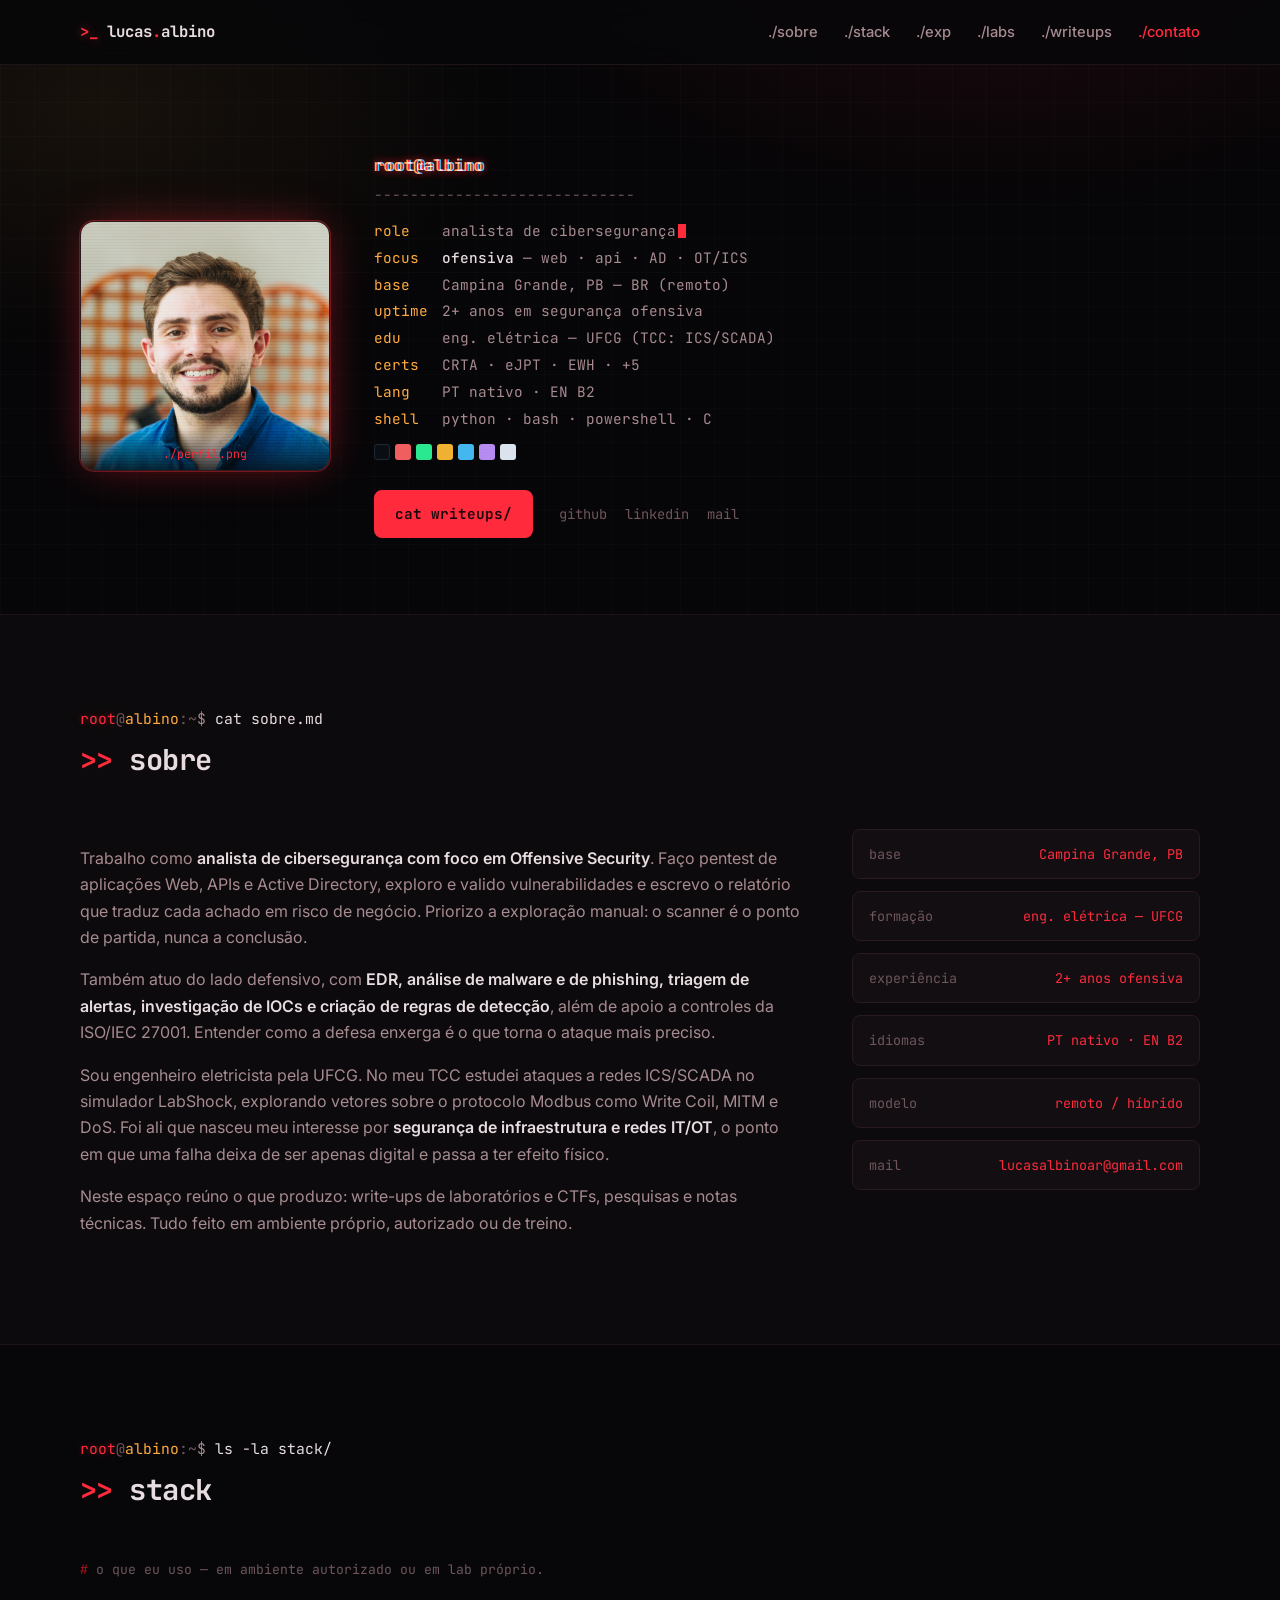
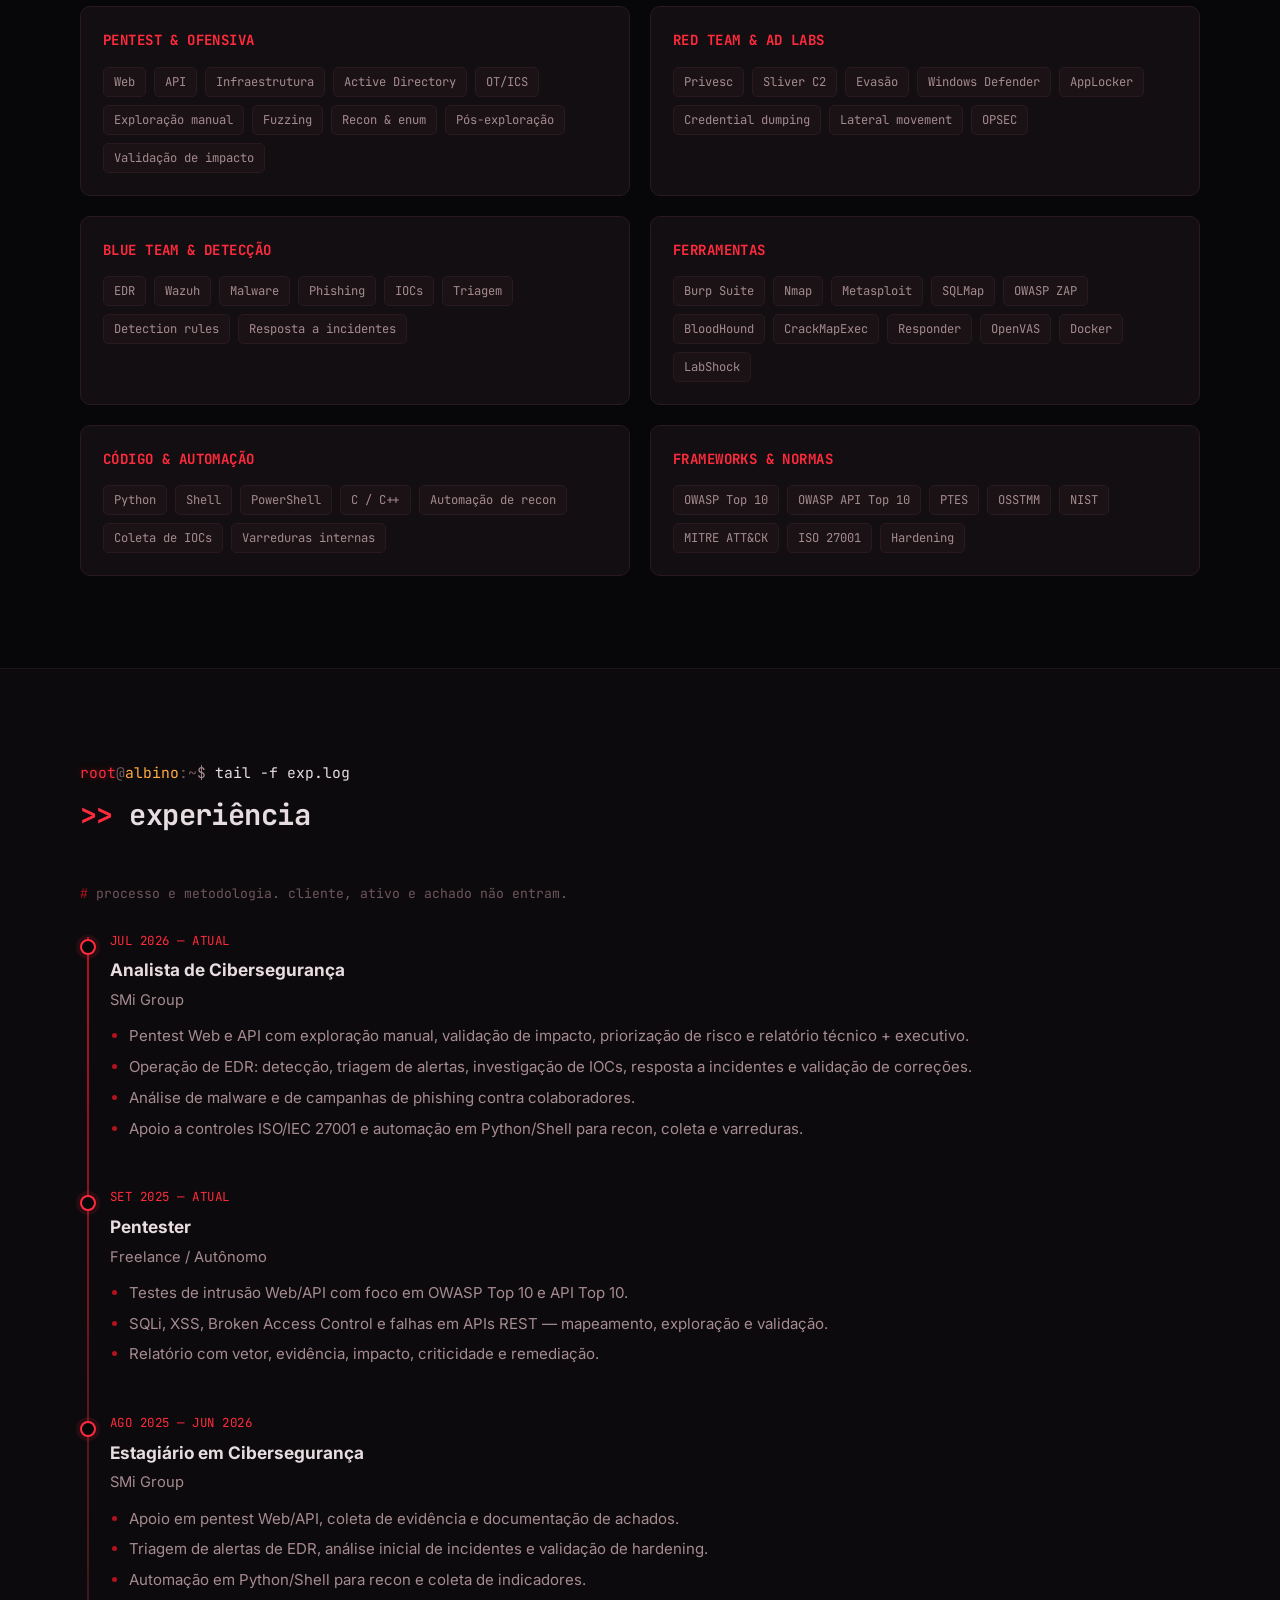
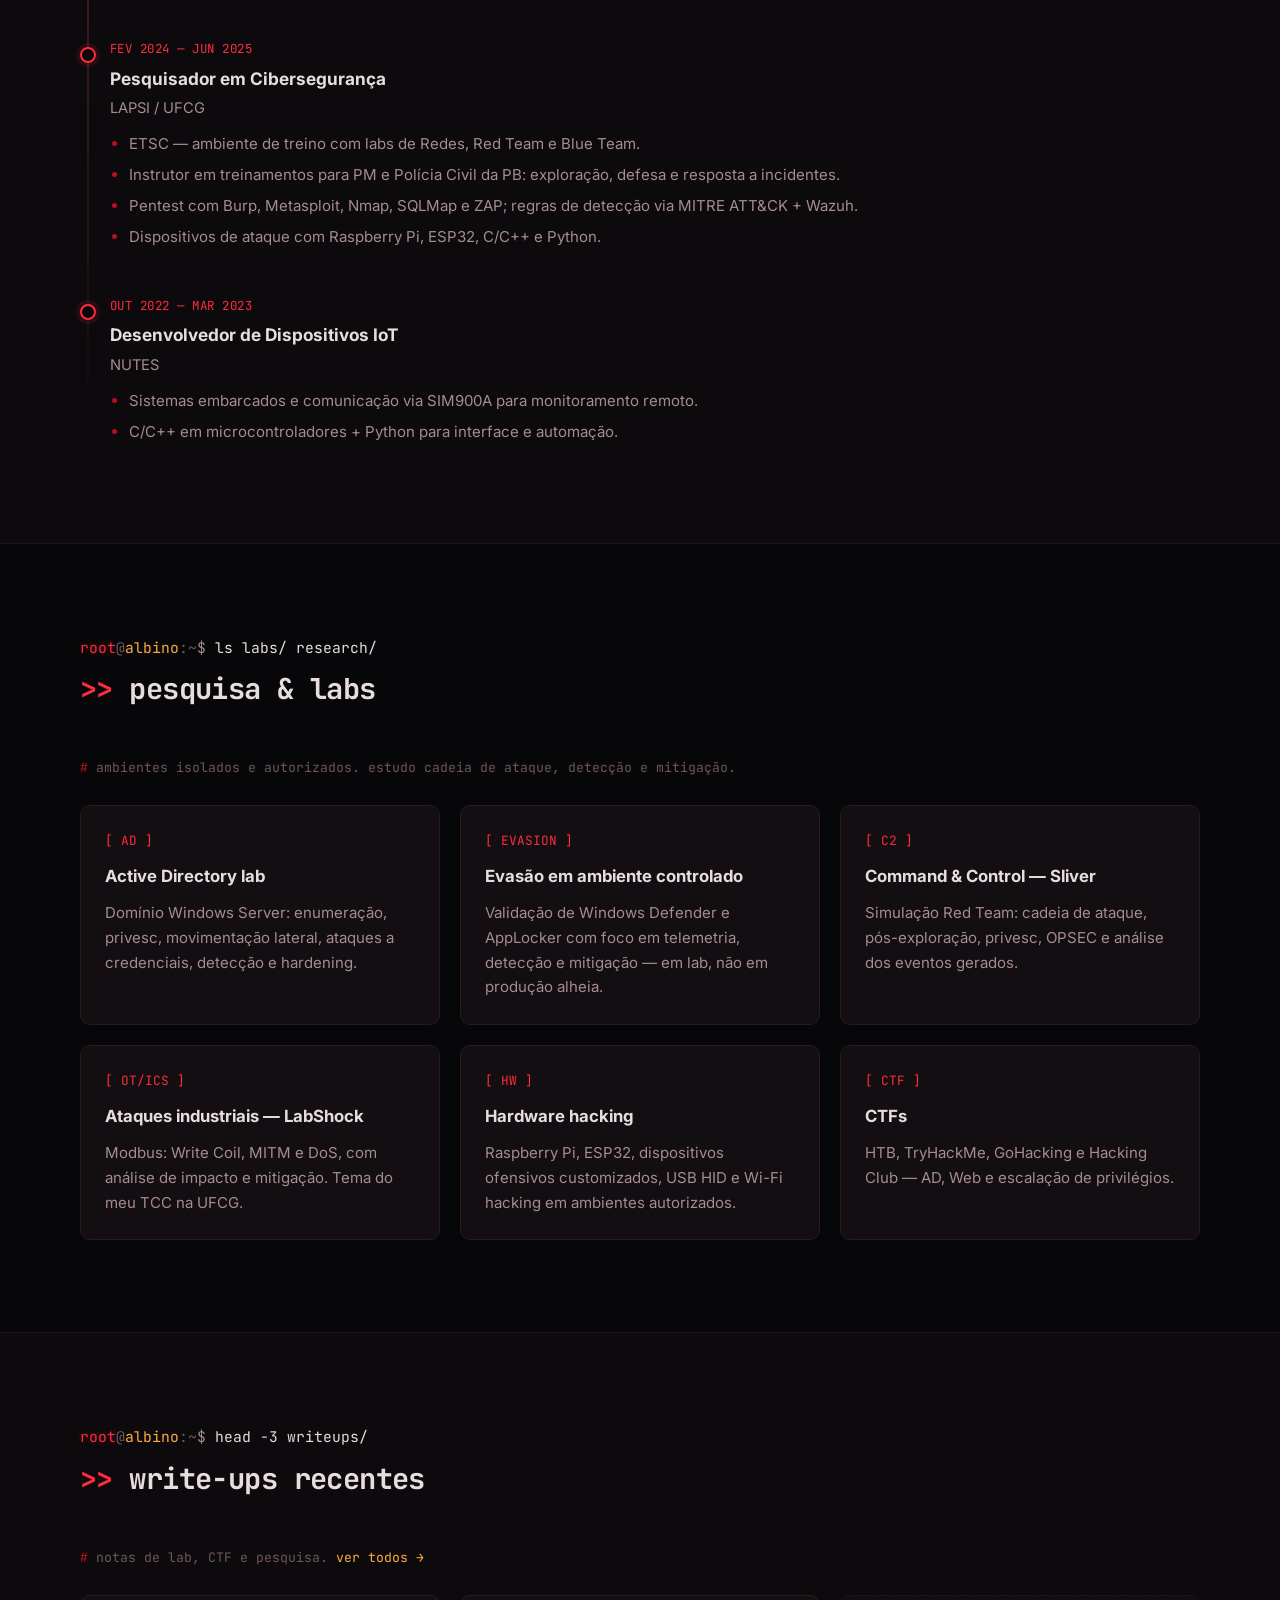
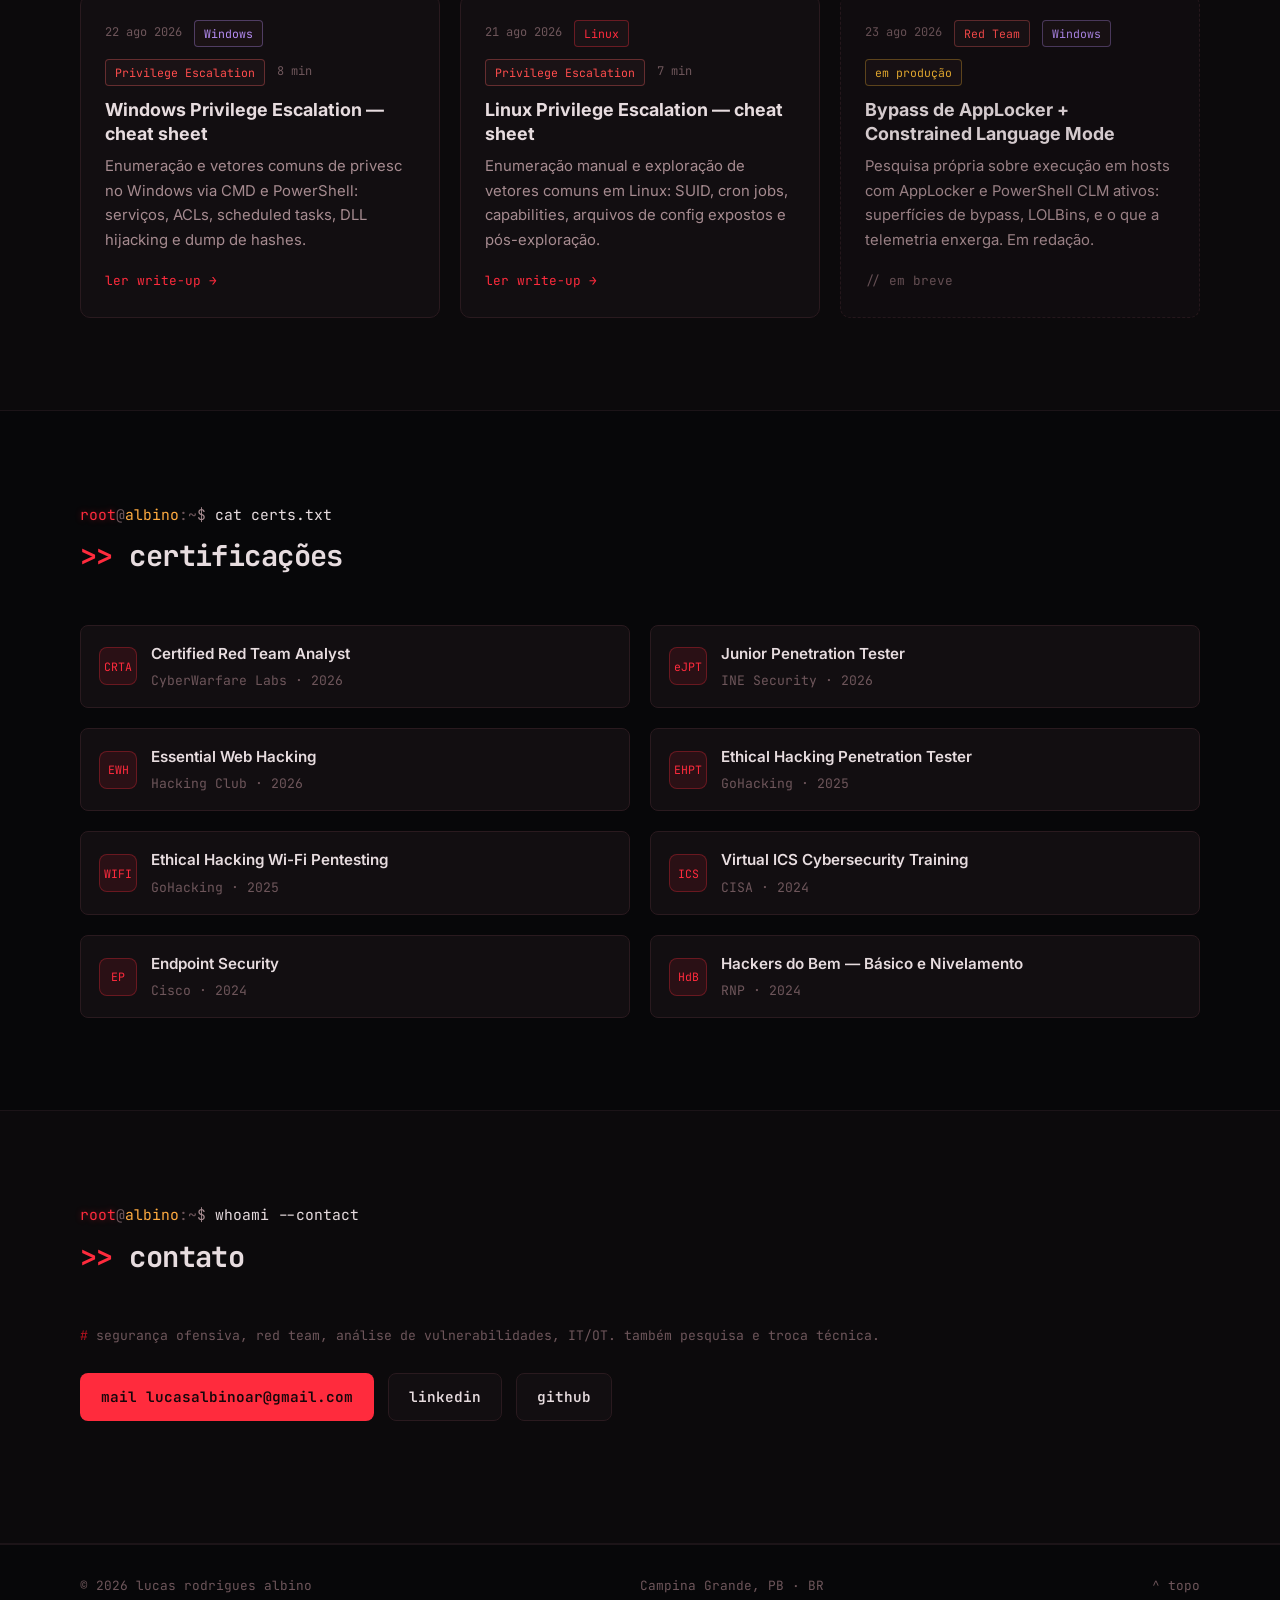
==== index.html @ 789c5d73 "Portfólio de cibersegurança — site inicial (tema red team)" ====
<!DOCTYPE html>
<html lang="pt-BR">
<head>
<meta charset="utf-8">
<meta name="viewport" content="width=device-width, initial-scale=1">
<title>lucas.albino — segurança ofensiva // pentest · red team · OT</title>
<meta name="description" content="Segurança ofensiva: pentest Web/API, Active Directory, Red Team labs e segurança de redes industriais OT/ICS. Write-ups e pesquisa.">
<meta name="author" content="Lucas Rodrigues Albino">

<meta property="og:type" content="website">
<meta property="og:title" content="lucas.albino — segurança ofensiva">
<meta property="og:description" content="Pentest Web/API, Active Directory, Red Team e OT/ICS. Write-ups e pesquisa.">
<meta property="og:locale" content="pt_BR">

<link rel="icon" href="data:image/svg+xml,<svg xmlns='http://www.w3.org/2000/svg' viewBox='0 0 100 100'><rect width='100' height='100' rx='18' fill='%230a0e13'/><text y='68' x='50' text-anchor='middle' font-size='58' font-family='monospace' fill='%23ff2b3d'>&gt;_</text></svg>">
<link rel="preconnect" href="https://fonts.googleapis.com">
<link rel="preconnect" href="https://fonts.gstatic.com" crossorigin>
<link href="https://fonts.googleapis.com/css2?family=Inter:wght@400;500;600;700;800&family=JetBrains+Mono:wght@400;500;700&display=swap" rel="stylesheet">
<link rel="stylesheet" href="assets/css/style.css">
</head>
<body id="top">
<canvas id="matrix" aria-hidden="true"></canvas>

<!-- ============ NAV ============ -->
<nav class="nav">
  <div class="wrap nav-in">
    <a class="brand" href="index.html"><span class="sig">&gt;_</span> lucas<span class="sig">.</span>albino</a>
    <button class="nav-toggle" aria-label="Abrir menu" aria-expanded="false">&#9776;</button>
    <div class="nav-links">
      <a href="#sobre">./sobre</a>
      <a href="#stack">./stack</a>
      <a href="#exp">./exp</a>
      <a href="#labs">./labs</a>
      <a href="writeups.html">./writeups</a>
      <a href="#contato">./contato</a>
    </div>
  </div>
</nav>

<!-- ============ HERO (neofetch) ============ -->
<header class="hero">
  <div class="wrap">
    <div class="neofetch">
      <figure class="nf-photo" aria-hidden="false">
        <img src="assets/img/perfil.png" alt="Lucas Rodrigues Albino"
             onerror="this.style.display='none';this.parentNode.classList.add('noimg')">
        <span class="nf-fallback" aria-hidden="true">LR</span>
        <figcaption>./perfil.png</figcaption>
      </figure>

      <div class="nf-info">
        <div class="nf-id glitch" data-text="root@albino"><b>root</b>@<b>albino</b></div>
        <div class="nf-rule">-----------------------------</div>
        <dl>
          <dt>role</dt><dd class="nf-typed" id="typed" data-roles="analista de cibersegurança|pentester web &amp; api|red team / active directory|segurança OT/ICS"><span class="cursor"></span></dd>
          <dt>focus</dt><dd><b>ofensiva</b> — web · api · AD · OT/ICS</dd>
          <dt>base</dt><dd>Campina Grande, PB — BR (remoto)</dd>
          <dt>uptime</dt><dd>2+ anos em segurança ofensiva</dd>
          <dt>edu</dt><dd>eng. elétrica — UFCG (TCC: ICS/SCADA)</dd>
          <dt>certs</dt><dd>CRTA · eJPT · EWH · +5</dd>
          <dt>lang</dt><dd>PT nativo · EN B2</dd>
          <dt>shell</dt><dd>python · bash · powershell · C</dd>
        </dl>
        <div class="nf-swatch" aria-hidden="true">
          <span style="background:#0a0e13;border:1px solid #1d2b3a"></span>
          <span style="background:#ef5f5f"></span>
          <span style="background:#29e88f"></span>
          <span style="background:#f0b232"></span>
          <span style="background:#43b7f0"></span>
          <span style="background:#b48cf2"></span>
          <span style="background:#dbe4ed"></span>
        </div>

        <div class="hero-actions">
          <a class="btn btn-primary" href="writeups.html">cat writeups/</a>
          <div class="links">
            <a href="https://github.com/LucasRAlbino" target="_blank" rel="noopener">github</a>
            <a href="https://linkedin.com/in/lucasralbino" target="_blank" rel="noopener">linkedin</a>
            <a href="mailto:lucasalbinoar@gmail.com">mail</a>
          </div>
        </div>
      </div>
    </div>
  </div>
</header>

<!-- ============ SOBRE ============ -->
<section id="sobre" class="alt">
  <div class="wrap">
    <div class="cmd rv"><span class="u">root</span><span class="at">@</span><span class="h">albino</span><span class="sep">:</span><span class="path">~</span>$ <span class="arg">cat sobre.md</span></div>
    <div class="sec-head rv"><h2>sobre</h2></div>

    <div class="about-grid">
      <div class="rv">
        <p>
          Trabalho como <strong>analista de cibersegurança com foco em Offensive Security</strong>.
          Faço pentest de aplicações Web, APIs e Active Directory, exploro e valido vulnerabilidades
          e escrevo o relatório que traduz cada achado em risco de negócio. Priorizo a exploração
          manual: o scanner é o ponto de partida, nunca a conclusão.
        </p>
        <p>
          Também atuo do lado defensivo, com <strong>EDR, análise de malware e de phishing, triagem
          de alertas, investigação de IOCs e criação de regras de detecção</strong>, além de apoio a
          controles da ISO/IEC 27001. Entender como a defesa enxerga é o que torna o ataque mais
          preciso.
        </p>
        <p>
          Sou engenheiro eletricista pela UFCG. No meu TCC estudei ataques a redes ICS/SCADA no
          simulador LabShock, explorando vetores sobre o protocolo Modbus como Write Coil, MITM e
          DoS. Foi ali que nasceu meu interesse por <strong>segurança de infraestrutura e redes
          IT/OT</strong>, o ponto em que uma falha deixa de ser apenas digital e passa a ter efeito
          físico.
        </p>
        <p>
          Neste espaço reúno o que produzo: write-ups de laboratórios e CTFs, pesquisas e notas
          técnicas. Tudo feito em ambiente próprio, autorizado ou de treino.
        </p>
      </div>

      <div class="facts rv">
        <div class="fact"><span class="l">base</span><span class="v">Campina Grande, PB</span></div>
        <div class="fact"><span class="l">formação</span><span class="v">eng. elétrica — UFCG</span></div>
        <div class="fact"><span class="l">experiência</span><span class="v">2+ anos ofensiva</span></div>
        <div class="fact"><span class="l">idiomas</span><span class="v">PT nativo · EN B2</span></div>
        <div class="fact"><span class="l">modelo</span><span class="v">remoto / híbrido</span></div>
        <div class="fact"><span class="l">mail</span><span class="v">lucasalbinoar@gmail.com</span></div>
      </div>
    </div>
  </div>
</section>

<!-- ============ STACK ============ -->
<section id="stack">
  <div class="wrap">
    <div class="cmd rv"><span class="u">root</span><span class="at">@</span><span class="h">albino</span><span class="sep">:</span><span class="path">~</span>$ <span class="arg">ls -la stack/</span></div>
    <div class="sec-head rv"><h2>stack</h2></div>
    <p class="out-note rv">o que eu uso — em ambiente autorizado ou em lab próprio.</p>

    <div class="grid g2">
      <div class="skill-card rv">
        <h3>pentest &amp; ofensiva</h3>
        <div class="tags">
          <span class="tag">Web</span><span class="tag">API</span><span class="tag">Infraestrutura</span>
          <span class="tag">Active Directory</span><span class="tag">OT/ICS</span>
          <span class="tag">Exploração manual</span><span class="tag">Fuzzing</span>
          <span class="tag">Recon &amp; enum</span><span class="tag">Pós-exploração</span>
          <span class="tag">Validação de impacto</span>
        </div>
      </div>

      <div class="skill-card rv">
        <h3>red team &amp; AD labs</h3>
        <div class="tags">
          <span class="tag">Privesc</span><span class="tag">Sliver C2</span>
          <span class="tag">Evasão</span><span class="tag">Windows Defender</span>
          <span class="tag">AppLocker</span><span class="tag">Credential dumping</span>
          <span class="tag">Lateral movement</span><span class="tag">OPSEC</span>
        </div>
      </div>

      <div class="skill-card rv">
        <h3>blue team &amp; detecção</h3>
        <div class="tags">
          <span class="tag">EDR</span><span class="tag">Wazuh</span><span class="tag">Malware</span>
          <span class="tag">Phishing</span><span class="tag">IOCs</span>
          <span class="tag">Triagem</span><span class="tag">Detection rules</span>
          <span class="tag">Resposta a incidentes</span>
        </div>
      </div>

      <div class="skill-card rv">
        <h3>ferramentas</h3>
        <div class="tags">
          <span class="tag">Burp Suite</span><span class="tag">Nmap</span><span class="tag">Metasploit</span>
          <span class="tag">SQLMap</span><span class="tag">OWASP ZAP</span><span class="tag">BloodHound</span>
          <span class="tag">CrackMapExec</span><span class="tag">Responder</span><span class="tag">OpenVAS</span>
          <span class="tag">Docker</span><span class="tag">LabShock</span>
        </div>
      </div>

      <div class="skill-card rv">
        <h3>código &amp; automação</h3>
        <div class="tags">
          <span class="tag">Python</span><span class="tag">Shell</span><span class="tag">PowerShell</span>
          <span class="tag">C / C++</span><span class="tag">Automação de recon</span>
          <span class="tag">Coleta de IOCs</span><span class="tag">Varreduras internas</span>
        </div>
      </div>

      <div class="skill-card rv">
        <h3>frameworks &amp; normas</h3>
        <div class="tags">
          <span class="tag">OWASP Top 10</span><span class="tag">OWASP API Top 10</span>
          <span class="tag">PTES</span><span class="tag">OSSTMM</span><span class="tag">NIST</span>
          <span class="tag">MITRE ATT&amp;CK</span><span class="tag">ISO 27001</span>
          <span class="tag">Hardening</span>
        </div>
      </div>
    </div>
  </div>
</section>

<!-- ============ EXPERIÊNCIA ============ -->
<section id="exp" class="alt">
  <div class="wrap">
    <div class="cmd rv"><span class="u">root</span><span class="at">@</span><span class="h">albino</span><span class="sep">:</span><span class="path">~</span>$ <span class="arg">tail -f exp.log</span></div>
    <div class="sec-head rv"><h2>experiência</h2></div>
    <p class="out-note rv">processo e metodologia. cliente, ativo e achado não entram.</p>

    <div class="tl">
      <div class="tl-item rv">
        <div class="tl-when">JUL 2026 — ATUAL</div>
        <h3>Analista de Cibersegurança</h3>
        <p class="tl-org">SMi Group</p>
        <ul>
          <li>Pentest Web e API com exploração manual, validação de impacto, priorização de risco e relatório técnico + executivo.</li>
          <li>Operação de EDR: detecção, triagem de alertas, investigação de IOCs, resposta a incidentes e validação de correções.</li>
          <li>Análise de malware e de campanhas de phishing contra colaboradores.</li>
          <li>Apoio a controles ISO/IEC 27001 e automação em Python/Shell para recon, coleta e varreduras.</li>
        </ul>
      </div>

      <div class="tl-item rv">
        <div class="tl-when">SET 2025 — ATUAL</div>
        <h3>Pentester</h3>
        <p class="tl-org">Freelance / Autônomo</p>
        <ul>
          <li>Testes de intrusão Web/API com foco em OWASP Top 10 e API Top 10.</li>
          <li>SQLi, XSS, Broken Access Control e falhas em APIs REST — mapeamento, exploração e validação.</li>
          <li>Relatório com vetor, evidência, impacto, criticidade e remediação.</li>
        </ul>
      </div>

      <div class="tl-item rv">
        <div class="tl-when">AGO 2025 — JUN 2026</div>
        <h3>Estagiário em Cibersegurança</h3>
        <p class="tl-org">SMi Group</p>
        <ul>
          <li>Apoio em pentest Web/API, coleta de evidência e documentação de achados.</li>
          <li>Triagem de alertas de EDR, análise inicial de incidentes e validação de hardening.</li>
          <li>Automação em Python/Shell para recon e coleta de indicadores.</li>
        </ul>
      </div>

      <div class="tl-item rv">
        <div class="tl-when">FEV 2024 — JUN 2025</div>
        <h3>Pesquisador em Cibersegurança</h3>
        <p class="tl-org">LAPSI / UFCG</p>
        <ul>
          <li>ETSC — ambiente de treino com labs de Redes, Red Team e Blue Team.</li>
          <li>Instrutor em treinamentos para PM e Polícia Civil da PB: exploração, defesa e resposta a incidentes.</li>
          <li>Pentest com Burp, Metasploit, Nmap, SQLMap e ZAP; regras de detecção via MITRE ATT&amp;CK + Wazuh.</li>
          <li>Dispositivos de ataque com Raspberry Pi, ESP32, C/C++ e Python.</li>
        </ul>
      </div>

      <div class="tl-item rv">
        <div class="tl-when">OUT 2022 — MAR 2023</div>
        <h3>Desenvolvedor de Dispositivos IoT</h3>
        <p class="tl-org">NUTES</p>
        <ul>
          <li>Sistemas embarcados e comunicação via SIM900A para monitoramento remoto.</li>
          <li>C/C++ em microcontroladores + Python para interface e automação.</li>
        </ul>
      </div>
    </div>
  </div>
</section>

<!-- ============ LABS ============ -->
<section id="labs">
  <div class="wrap">
    <div class="cmd rv"><span class="u">root</span><span class="at">@</span><span class="h">albino</span><span class="sep">:</span><span class="path">~</span>$ <span class="arg">ls labs/ research/</span></div>
    <div class="sec-head rv"><h2>pesquisa &amp; labs</h2></div>
    <p class="out-note rv">ambientes isolados e autorizados. estudo cadeia de ataque, detecção e mitigação.</p>

    <div class="grid g3">
      <article class="card rv"><span class="ico">[ AD ]</span><h3>Active Directory lab</h3><p>Domínio Windows Server: enumeração, privesc, movimentação lateral, ataques a credenciais, detecção e hardening.</p></article>
      <article class="card rv"><span class="ico">[ EVASION ]</span><h3>Evasão em ambiente controlado</h3><p>Validação de Windows Defender e AppLocker com foco em telemetria, detecção e mitigação — em lab, não em produção alheia.</p></article>
      <article class="card rv"><span class="ico">[ C2 ]</span><h3>Command &amp; Control — Sliver</h3><p>Simulação Red Team: cadeia de ataque, pós-exploração, privesc, OPSEC e análise dos eventos gerados.</p></article>
      <article class="card rv"><span class="ico">[ OT/ICS ]</span><h3>Ataques industriais — LabShock</h3><p>Modbus: Write Coil, MITM e DoS, com análise de impacto e mitigação. Tema do meu TCC na UFCG.</p></article>
      <article class="card rv"><span class="ico">[ HW ]</span><h3>Hardware hacking</h3><p>Raspberry Pi, ESP32, dispositivos ofensivos customizados, USB HID e Wi-Fi hacking em ambientes autorizados.</p></article>
      <article class="card rv"><span class="ico">[ CTF ]</span><h3>CTFs</h3><p>HTB, TryHackMe, GoHacking e Hacking Club — AD, Web e escalação de privilégios.</p></article>
    </div>
  </div>
</section>

<!-- ============ WRITE-UPS ============ -->
<section id="ultimos" class="alt">
  <div class="wrap">
    <div class="cmd rv"><span class="u">root</span><span class="at">@</span><span class="h">albino</span><span class="sep">:</span><span class="path">~</span>$ <span class="arg">head -3 writeups/</span></div>
    <div class="sec-head rv"><h2>write-ups recentes</h2></div>
    <p class="out-note rv">notas de lab, CTF e pesquisa. <a href="writeups.html">ver todos &rarr;</a></p>
    <div class="grid g3" id="latest-posts"></div>
  </div>
</section>

<!-- ============ CERTS ============ -->
<section id="certs">
  <div class="wrap">
    <div class="cmd rv"><span class="u">root</span><span class="at">@</span><span class="h">albino</span><span class="sep">:</span><span class="path">~</span>$ <span class="arg">cat certs.txt</span></div>
    <div class="sec-head rv"><h2>certificações</h2></div>

    <div class="grid g2">
      <div class="cert rv"><span class="badge">CRTA</span><div><strong>Certified Red Team Analyst</strong><span>CyberWarfare Labs · 2026</span></div></div>
      <div class="cert rv"><span class="badge">eJPT</span><div><strong>Junior Penetration Tester</strong><span>INE Security · 2026</span></div></div>
      <div class="cert rv"><span class="badge">EWH</span><div><strong>Essential Web Hacking</strong><span>Hacking Club · 2026</span></div></div>
      <div class="cert rv"><span class="badge">EHPT</span><div><strong>Ethical Hacking Penetration Tester</strong><span>GoHacking · 2025</span></div></div>
      <div class="cert rv"><span class="badge">WIFI</span><div><strong>Ethical Hacking Wi-Fi Pentesting</strong><span>GoHacking · 2025</span></div></div>
      <div class="cert rv"><span class="badge">ICS</span><div><strong>Virtual ICS Cybersecurity Training</strong><span>CISA · 2024</span></div></div>
      <div class="cert rv"><span class="badge">EP</span><div><strong>Endpoint Security</strong><span>Cisco · 2024</span></div></div>
      <div class="cert rv"><span class="badge">HdB</span><div><strong>Hackers do Bem — Básico e Nivelamento</strong><span>RNP · 2024</span></div></div>
    </div>
  </div>
</section>

<!-- ============ CONTATO ============ -->
<section id="contato" class="alt">
  <div class="wrap">
    <div class="cmd rv"><span class="u">root</span><span class="at">@</span><span class="h">albino</span><span class="sep">:</span><span class="path">~</span>$ <span class="arg">whoami --contact</span></div>
    <div class="sec-head rv"><h2>contato</h2></div>
    <p class="out-note rv">segurança ofensiva, red team, análise de vulnerabilidades, IT/OT. também pesquisa e troca técnica.</p>
    <div class="cta-row">
      <a class="btn btn-primary" href="mailto:lucasalbinoar@gmail.com">mail lucasalbinoar@gmail.com</a>
      <a class="btn btn-ghost" href="https://linkedin.com/in/lucasralbino" target="_blank" rel="noopener">linkedin</a>
      <a class="btn btn-ghost" href="https://github.com/LucasRAlbino" target="_blank" rel="noopener">github</a>
    </div>
  </div>
</section>

<footer>
  <div class="wrap foot-in">
    <span>&copy; <span id="year">2026</span> lucas rodrigues albino</span>
    <span>Campina Grande, PB · BR</span>
    <span><a href="#top">^ topo</a></span>
  </div>
</footer>

<script src="assets/js/main.js"></script>
</body>
</html>
---- assets/css/style.css ----
/* ============================================================
   Portfolio — Lucas Rodrigues Albino
   Tema: RED TEAM — terminal ofensivo / crimson
   ============================================================ */

:root {
  --bg:        #070709;
  --bg-alt:    #0c0a0c;
  --surface:   #120e11;
  --surface-2: #1a1215;
  --line:      #2a1a1f;
  --line-soft: #1c1418;

  --txt:       #e7dcdf;
  --txt-dim:   #a68b90;
  --txt-faint: #6e565b;

  --acc:       #ff2b3d;   /* vermelho red team */
  --acc-dim:   #b3121f;
  --acc2:      #ffab40;   /* âmbar */
  --warn:      #f0b232;
  --crit:      #ff4d4d;

  --mono: "JetBrains Mono", "Fira Code", "Cascadia Code", ui-monospace, SFMono-Regular, Consolas, monospace;
  --sans: "Inter", -apple-system, BlinkMacSystemFont, "Segoe UI", Roboto, Helvetica, Arial, sans-serif;

  --wrap: 1120px;
  --r: 10px;
  --shadow: 0 18px 40px -22px rgba(0,0,0,.85);
}

*, *::before, *::after { box-sizing: border-box; }

html { scroll-behavior: smooth; scroll-padding-top: 84px; }

body {
  margin: 0;
  background: var(--bg);
  color: var(--txt);
  font-family: var(--sans);
  font-size: 16px;
  line-height: 1.65;
  -webkit-font-smoothing: antialiased;
  overflow-x: hidden;
}

/* fundo sutil: grade + brilho */
body::before {
  content: "";
  position: fixed; inset: 0;
  pointer-events: none; z-index: 0;
  background:
    radial-gradient(900px 480px at 78% -8%, rgba(255,43,61,.10), transparent 60%),
    radial-gradient(700px 420px at 8% 12%, rgba(255,171,64,.07), transparent 62%),
    linear-gradient(rgba(255,255,255,.016) 1px, transparent 1px) 0 0 / 100% 34px,
    linear-gradient(90deg, rgba(255,255,255,.016) 1px, transparent 1px) 0 0 / 34px 100%;
}

img { max-width: 100%; display: block; }
a { color: var(--acc2); text-decoration: none; }
a:hover { text-decoration: underline; }

::selection { background: rgba(255,43,61,.28); color: #fff; }

:focus-visible {
  outline: 2px solid var(--acc);
  outline-offset: 3px;
  border-radius: 4px;
}

/* ---------- layout ---------- */
.wrap { width: min(var(--wrap), calc(100% - 48px)); margin-inline: auto; position: relative; z-index: 1; }

section { padding: 92px 0; position: relative; z-index: 1; }
section.alt { background: var(--bg-alt); border-block: 1px solid var(--line-soft); }

.sec-head { margin-bottom: 44px; }
.sec-tag {
  font-family: var(--mono);
  font-size: .8rem;
  color: var(--acc);
  letter-spacing: .06em;
  display: block;
  margin-bottom: 8px;
}
.sec-head h2 {
  font-size: clamp(1.6rem, 3.4vw, 2.2rem);
  margin: 0 0 10px;
  letter-spacing: -.02em;
  font-weight: 700;
}
.sec-head p { color: var(--txt-dim); margin: 0; max-width: 68ch; }

/* ---------- navbar ---------- */
.nav {
  position: sticky; top: 0; z-index: 50;
  backdrop-filter: blur(14px);
  background: rgba(7,7,9,.82);
  border-bottom: 1px solid var(--line-soft);
}
.nav-in {
  display: flex; align-items: center; gap: 28px;
  height: 64px;
}
.brand {
  font-family: var(--mono);
  font-weight: 700; font-size: .98rem;
  color: var(--txt); text-decoration: none;
  white-space: nowrap;
}
.brand .sig { color: var(--acc); }
.nav-links { display: flex; gap: 26px; margin-left: auto; align-items: center; }
.nav-links a {
  color: var(--txt-dim); font-size: .92rem; text-decoration: none;
  font-weight: 500; transition: color .18s;
}
.nav-links a:hover, .nav-links a.active { color: var(--acc); text-decoration: none; }

.nav-toggle {
  display: none; margin-left: auto;
  background: none; border: 1px solid var(--line);
  color: var(--txt); border-radius: 8px;
  width: 40px; height: 36px; cursor: pointer; font-size: 1.1rem;
}

/* ---------- hero ---------- */
.hero { padding: 104px 0 88px; }
.hero-grid { display: grid; grid-template-columns: 1.25fr .85fr; gap: 56px; align-items: center; }

.hero .kicker {
  font-family: var(--mono); font-size: .84rem; color: var(--acc);
  border: 1px solid rgba(255,43,61,.28);
  background: rgba(255,43,61,.07);
  padding: 5px 12px; border-radius: 999px;
  display: inline-block; margin-bottom: 22px;
}
.hero h1 {
  font-size: clamp(2.2rem, 5.6vw, 3.5rem);
  line-height: 1.08; margin: 0 0 14px;
  letter-spacing: -.03em; font-weight: 800;
}
.hero h1 .grad {
  background: linear-gradient(100deg, var(--acc), var(--acc2));
  -webkit-background-clip: text; background-clip: text; color: transparent;
}
.hero .role {
  font-family: var(--mono); font-size: 1.02rem;
  color: var(--txt-dim); margin: 0 0 20px; min-height: 1.6em;
}
.hero .role .cursor {
  display: inline-block; width: 9px; height: 1.05em;
  background: var(--acc); vertical-align: -2px; margin-left: 3px;
  animation: blink 1.05s steps(1) infinite;
}
@keyframes blink { 50% { opacity: 0; } }

.hero .lead { color: var(--txt-dim); max-width: 62ch; margin: 0 0 30px; font-size: 1.03rem; }

.cta-row { display: flex; gap: 14px; flex-wrap: wrap; margin-bottom: 30px; }
.btn {
  display: inline-flex; align-items: center; gap: 9px;
  padding: 11px 20px; border-radius: 8px;
  font-family: var(--mono); font-size: .9rem; font-weight: 600;
  text-decoration: none; cursor: pointer; border: 1px solid transparent;
  transition: transform .15s, background .18s, border-color .18s;
}
.btn:hover { text-decoration: none; transform: translateY(-2px); }
.btn-primary { background: var(--acc); color: #14060a; }
.btn-primary:hover { background: #ff4a59; }
.btn-ghost { border-color: var(--line); color: var(--txt); background: var(--surface); }
.btn-ghost:hover { border-color: var(--acc); color: var(--acc); }

.social { display: flex; gap: 20px; font-family: var(--mono); font-size: .86rem; }
.social a { color: var(--txt-faint); text-decoration: none; }
.social a:hover { color: var(--acc); }

/* terminal card */
.term {
  background: var(--surface);
  border: 1px solid var(--line);
  border-radius: var(--r);
  box-shadow: var(--shadow);
  overflow: hidden;
  font-family: var(--mono);
  font-size: .84rem;
}
.term-bar {
  display: flex; align-items: center; gap: 8px;
  padding: 10px 14px;
  background: var(--surface-2);
  border-bottom: 1px solid var(--line);
}
.dot { width: 11px; height: 11px; border-radius: 50%; }
.dot.r { background: #ff5f57; } .dot.y { background: #febc2e; } .dot.g { background: #28c840; }
.term-bar span.t { margin-left: 8px; color: var(--txt-faint); font-size: .78rem; }
.term-body { padding: 18px; line-height: 1.85; }
.term-body .p { color: var(--acc); }
.term-body .k { color: var(--acc2); }
.term-body .c { color: var(--txt-faint); }
.term-body .v { color: var(--txt); }
.term-body .ok { color: var(--acc); }

/* ---------- cards genericos ---------- */
.grid { display: grid; gap: 20px; }
.g2 { grid-template-columns: repeat(2, 1fr); }
.g3 { grid-template-columns: repeat(3, 1fr); }

.card {
  background: var(--surface);
  border: 1px solid var(--line);
  border-radius: var(--r);
  padding: 24px;
  transition: border-color .2s, transform .2s;
}
.card:hover { border-color: rgba(255,43,61,.42); transform: translateY(-3px); }
.card h3 { margin: 0 0 10px; font-size: 1.05rem; }
.card p { margin: 0; color: var(--txt-dim); font-size: .94rem; }
.card .ico { font-family: var(--mono); color: var(--acc); font-size: .8rem; margin-bottom: 12px; display: block; }

/* ---------- sobre ---------- */
.about-grid { display: grid; grid-template-columns: 1.35fr .65fr; gap: 48px; align-items: start; }
.about-grid p { color: var(--txt-dim); }
.about-grid p strong { color: var(--txt); font-weight: 600; }

.facts { display: grid; gap: 12px; }
.fact {
  display: flex; justify-content: space-between; gap: 16px;
  padding: 13px 16px;
  background: var(--surface); border: 1px solid var(--line);
  border-radius: 8px; font-family: var(--mono); font-size: .84rem;
}
.fact .l { color: var(--txt-faint); }
.fact .v { color: var(--acc); text-align: right; }

/* ---------- skills ---------- */
.skill-card { background: var(--surface); border: 1px solid var(--line); border-radius: var(--r); padding: 22px; }
.skill-card h3 {
  font-family: var(--mono); font-size: .88rem; margin: 0 0 14px;
  color: var(--acc); letter-spacing: .03em; text-transform: uppercase;
}
.tags { display: flex; flex-wrap: wrap; gap: 8px; }
.tag {
  font-family: var(--mono); font-size: .76rem;
  padding: 4px 10px; border-radius: 5px;
  background: var(--surface-2); border: 1px solid var(--line);
  color: var(--txt-dim);
}
.tag:hover { border-color: var(--acc-dim); color: var(--txt); }

/* ---------- timeline ---------- */
.tl { position: relative; padding-left: 30px; }
.tl::before {
  content: ""; position: absolute; left: 7px; top: 6px; bottom: 6px;
  width: 2px; background: linear-gradient(var(--acc-dim), var(--line) 70%, transparent);
}
.tl-item { position: relative; padding-bottom: 40px; }
.tl-item:last-child { padding-bottom: 0; }
.tl-item::before {
  content: ""; position: absolute; left: -30px; top: 8px;
  width: 16px; height: 16px; border-radius: 50%;
  background: var(--bg); border: 2px solid var(--acc);
  box-shadow: 0 0 0 4px rgba(255,43,61,.10);
}
.tl-when {
  font-family: var(--mono); font-size: .78rem; color: var(--acc);
  letter-spacing: .04em; margin-bottom: 5px;
}
.tl-item h3 { margin: 0 0 3px; font-size: 1.08rem; }
.tl-org { color: var(--txt-dim); font-size: .92rem; margin: 0 0 12px; }
.tl-item ul { margin: 0; padding-left: 19px; color: var(--txt-dim); font-size: .94rem; }
.tl-item ul li { margin-bottom: 6px; }
.tl-item ul li::marker { color: var(--acc-dim); }

/* ---------- posts / writeups ---------- */
.filters { display: flex; flex-wrap: wrap; gap: 9px; margin-bottom: 30px; }
.filter {
  font-family: var(--mono); font-size: .8rem;
  padding: 6px 14px; border-radius: 999px; cursor: pointer;
  background: transparent; border: 1px solid var(--line); color: var(--txt-dim);
  transition: all .18s;
}
.filter:hover { border-color: var(--acc-dim); color: var(--txt); }
.filter.on { background: rgba(255,43,61,.12); border-color: var(--acc); color: var(--acc); }

.post {
  display: block; text-decoration: none; color: inherit;
  background: var(--surface); border: 1px solid var(--line);
  border-radius: var(--r); padding: 24px;
  transition: border-color .2s, transform .2s;
}
.post:hover { border-color: rgba(255,43,61,.45); transform: translateY(-3px); text-decoration: none; }
.post-meta {
  display: flex; align-items: center; gap: 12px; flex-wrap: wrap;
  font-family: var(--mono); font-size: .75rem; color: var(--txt-faint);
  margin-bottom: 12px;
}
.chip {
  padding: 3px 9px; border-radius: 4px; font-size: .72rem;
  border: 1px solid var(--line); background: var(--surface-2);
}
.chip.web   { color: var(--acc2);  border-color: rgba(255,171,64,.35); }
.chip.ad    { color: #b48cf2;      border-color: rgba(180,140,242,.35); }
.chip.ot    { color: var(--warn);  border-color: rgba(240,178,50,.35); }
.chip.red   { color: var(--crit);  border-color: rgba(239,95,95,.35); }
.chip.blue  { color: var(--acc);   border-color: rgba(255,43,61,.35); }
.post h3 { margin: 0 0 8px; font-size: 1.12rem; line-height: 1.35; }
.post p { margin: 0 0 14px; color: var(--txt-dim); font-size: .93rem; }
.post .more { font-family: var(--mono); font-size: .8rem; color: var(--acc); }

.empty {
  text-align: center; padding: 60px 20px; color: var(--txt-faint);
  font-family: var(--mono); font-size: .9rem;
  border: 1px dashed var(--line); border-radius: var(--r);
}

/* ---------- certificacoes ---------- */
.cert {
  display: flex; align-items: center; gap: 14px;
  padding: 15px 18px;
  background: var(--surface); border: 1px solid var(--line); border-radius: 8px;
}
.cert .badge {
  flex: none; width: 38px; height: 38px; border-radius: 8px;
  display: grid; place-items: center;
  background: rgba(255,43,61,.10); border: 1px solid rgba(255,43,61,.3);
  font-family: var(--mono); font-size: .72rem; color: var(--acc);
}
.cert strong { display: block; font-size: .95rem; font-weight: 600; }
.cert span { color: var(--txt-faint); font-size: .82rem; font-family: var(--mono); }

/* ---------- contato ---------- */
.contact-box {
  background: var(--surface); border: 1px solid var(--line);
  border-radius: var(--r); padding: 40px; text-align: center;
}
.contact-box h2 { margin: 0 0 12px; font-size: clamp(1.5rem, 3vw, 2rem); }
.contact-box p { color: var(--txt-dim); max-width: 56ch; margin: 0 auto 26px; }

/* ---------- footer ---------- */
footer {
  border-top: 1px solid var(--line-soft);
  padding: 30px 0; position: relative; z-index: 1;
}
.foot-in {
  display: flex; justify-content: space-between; align-items: center; gap: 18px;
  flex-wrap: wrap; font-family: var(--mono); font-size: .8rem; color: var(--txt-faint);
}
.foot-in a { color: var(--txt-faint); }
.foot-in a:hover { color: var(--acc); }

/* ---------- pagina de writeup ---------- */
.article { padding: 56px 0 88px; }
.article-head { border-bottom: 1px solid var(--line); padding-bottom: 26px; margin-bottom: 34px; }
.article-head h1 { font-size: clamp(1.7rem, 4vw, 2.5rem); margin: 12px 0 14px; line-height: 1.18; letter-spacing: -.02em; }
.prose { max-width: 74ch; }
.prose h2 {
  font-size: 1.35rem; margin: 42px 0 14px; scroll-margin-top: 90px;
  padding-left: 14px; border-left: 3px solid var(--acc);
}
.prose h3 { font-size: 1.08rem; margin: 30px 0 10px; color: var(--acc2); }
.prose p, .prose li { color: var(--txt-dim); }
.prose li::marker { color: var(--acc-dim); }
.prose code {
  font-family: var(--mono); font-size: .86em;
  background: var(--surface-2); border: 1px solid var(--line);
  padding: 1px 6px; border-radius: 4px; color: var(--acc);
}
.prose pre {
  background: var(--surface); border: 1px solid var(--line);
  border-radius: 8px; padding: 16px 18px; overflow-x: auto;
  font-family: var(--mono); font-size: .84rem; line-height: 1.7;
}
.prose pre code { background: none; border: none; padding: 0; color: var(--txt); }
.prose blockquote {
  margin: 22px 0; padding: 14px 20px;
  border-left: 3px solid var(--warn); background: rgba(240,178,50,.06);
  color: var(--txt-dim); border-radius: 0 8px 8px 0;
}
.prose blockquote p:last-child { margin-bottom: 0; }
.prose table { width: 100%; border-collapse: collapse; margin: 22px 0; font-size: .9rem; }
.prose th, .prose td { border: 1px solid var(--line); padding: 9px 12px; text-align: left; }
.prose th { background: var(--surface-2); font-family: var(--mono); font-size: .82rem; color: var(--acc); }
.prose td { color: var(--txt-dim); }

.back {
  font-family: var(--mono); font-size: .84rem; color: var(--txt-faint);
  display: inline-block; margin-bottom: 8px;
}
.back:hover { color: var(--acc); text-decoration: none; }

.disclosure {
  border: 1px solid rgba(240,178,50,.32); background: rgba(240,178,50,.06);
  border-radius: 8px; padding: 16px 18px; margin: 28px 0;
  font-size: .9rem; color: var(--txt-dim);
}
.disclosure strong { color: var(--warn); font-family: var(--mono); font-size: .82rem; }

/* ---------- animacao de entrada ---------- */
.rv { opacity: 0; transform: translateY(18px); transition: opacity .6s ease, transform .6s ease; }
.rv.in { opacity: 1; transform: none; }

@media (prefers-reduced-motion: reduce) {
  .rv { opacity: 1; transform: none; transition: none; }
  html { scroll-behavior: auto; }
  .hero .role .cursor { animation: none; }
}

/* ---------- responsivo ---------- */
@media (max-width: 940px) {
  .hero-grid, .about-grid { grid-template-columns: 1fr; gap: 40px; }
  .g3 { grid-template-columns: repeat(2, 1fr); }
}
@media (max-width: 720px) {
  .wrap { width: calc(100% - 32px); }
  section { padding: 66px 0; }
  .hero { padding: 66px 0 56px; }
  .g2, .g3 { grid-template-columns: 1fr; }
  .nav-toggle { display: block; }
  .nav-links {
    position: absolute; top: 64px; left: 0; right: 0;
    flex-direction: column; gap: 0; align-items: stretch;
    background: var(--bg-alt); border-bottom: 1px solid var(--line);
    display: none;
  }
  .nav-links.open { display: flex; }
  .nav-links a { padding: 14px 24px; border-top: 1px solid var(--line-soft); }
  .contact-box { padding: 28px 20px; }
}

/* ============================================================
   OVERRIDES — pegada terminal, menos comercial
   ============================================================ */

/* prompt de comando reutilizavel (abre secoes) */
.cmd {
  font-family: var(--mono);
  font-size: .92rem;
  color: var(--txt-dim);
  margin-bottom: 6px;
  word-break: break-word;
}
.cmd .u { color: var(--acc); }
.cmd .at, .cmd .sep { color: var(--txt-faint); }
.cmd .h { color: var(--acc2); }
.cmd .path { color: var(--txt-faint); }
.cmd .arg { color: var(--txt); }
.cmd::before { content: ""; }

/* saida de comentario estilo shell */
.out-note {
  font-family: var(--mono);
  font-size: .82rem;
  color: var(--txt-faint);
  margin: 0 0 26px;
}
.out-note::before { content: "# "; color: var(--acc-dim); }

/* section head reformatada como saida de terminal */
.sec-head .sec-tag { display: none; }        /* remove "// 01 — sobre" */
.sec-head h2 {
  font-family: var(--mono);
  font-weight: 700;
  font-size: clamp(1.35rem, 3vw, 1.8rem);
  margin: 0 0 8px;
}
.sec-head h2::before { content: ">> "; color: var(--acc); }
.sec-head p { font-size: .95rem; }

/* ---------- HERO neofetch ---------- */
.hero { padding: 88px 0 76px; }
.neofetch {
  display: grid;
  grid-template-columns: auto 1fr;
  gap: 44px;
  align-items: center;
  font-family: var(--mono);
}
.nf-art {
  margin: 0;
  color: var(--acc);
  font-size: clamp(.5rem, 1.15vw, .82rem);
  line-height: 1.15;
  white-space: pre;
  text-shadow: 0 0 18px rgba(255,43,61,.28);
}
.nf-info { min-width: 0; }
.nf-id {
  font-size: 1rem; margin-bottom: 4px;
  color: var(--txt);
}
.nf-id b { color: var(--acc); }
.nf-rule { color: var(--txt-faint); margin-bottom: 12px; font-size: .9rem; }
.nf-info dl {
  margin: 0; display: grid;
  grid-template-columns: max-content 1fr;
  gap: 3px 14px; font-size: .9rem;
}
.nf-info dt { color: var(--acc2); white-space: nowrap; }
.nf-info dd { margin: 0; color: var(--txt-dim); }
.nf-info dd b { color: var(--txt); font-weight: 500; }
.nf-typed { color: var(--txt); }
.nf-typed .cursor {
  display: inline-block; width: 8px; height: 1em;
  background: var(--acc); vertical-align: -2px; margin-left: 2px;
  animation: blink 1.05s steps(1) infinite;
}
.nf-swatch { margin-top: 14px; display: flex; gap: 5px; }
.nf-swatch span { width: 16px; height: 16px; border-radius: 3px; display: block; }

.hero-actions {
  margin-top: 30px;
  display: flex; gap: 26px; align-items: center; flex-wrap: wrap;
}
.hero-actions .links { display: flex; gap: 18px; font-family: var(--mono); font-size: .86rem; }
.hero-actions .links a { color: var(--txt-faint); text-decoration: none; }
.hero-actions .links a:hover { color: var(--acc); }

@media (max-width: 820px) {
  .neofetch { grid-template-columns: 1fr; gap: 24px; }
  .nf-art { font-size: .62rem; }
}

/* ---------- HERO: foto no lugar do ASCII ---------- */
.nf-photo {
  position: relative;
  width: clamp(180px, 22vw, 250px);
  aspect-ratio: 1 / 1;
  margin: 0;
  border-radius: 14px;
  overflow: hidden;
  border: 1px solid var(--line);
  background: var(--surface-2);
  box-shadow: 0 0 0 1px rgba(255,43,61,.18), 0 0 46px -12px rgba(255,43,61,.45), var(--shadow);
}
.nf-photo img { width: 100%; height: 100%; object-fit: cover; display: block; filter: saturate(1.02) contrast(1.02); }
/* leve varredura/scanline por cima da foto */
.nf-photo::after {
  content: ""; position: absolute; inset: 0; pointer-events: none;
  background:
    linear-gradient(180deg, transparent 0 2px, rgba(0,0,0,.10) 2px 3px) 0 0 / 100% 3px,
    linear-gradient(180deg, rgba(255,43,61,.05), transparent 40%);
  mix-blend-mode: overlay;
}
.nf-photo figcaption {
  position: absolute; left: 0; right: 0; bottom: 0;
  font-family: var(--mono); font-size: .72rem; color: var(--acc);
  background: linear-gradient(transparent, rgba(6,10,14,.82));
  padding: 16px 10px 7px; text-align: center;
}
.nf-fallback {
  position: absolute; inset: 0; display: none;
  place-items: center; align-content: center; justify-content: center;
  font-family: var(--mono); font-weight: 700; font-size: 3.6rem; color: var(--acc-dim);
  letter-spacing: .06em;
}
.nf-photo.noimg { background: var(--surface); }
.nf-photo.noimg .nf-fallback { display: grid; }

/* card de write-up "em produção" (nao clicavel) */
.post.wip { cursor: default; opacity: .92; border-style: dashed; }
.post.wip:hover { transform: none; border-color: rgba(240,178,50,.4); }

/* ============================================================
   RED TEAM — efeitos de tema
   ============================================================ */

/* canvas de chuva de hex no fundo (atras de tudo) */
#matrix {
  position: fixed; inset: 0; z-index: 0;
  pointer-events: none; opacity: .12;
}

/* scanlines CRT sobre a pagina inteira */
body::after {
  content: ""; position: fixed; inset: 0; z-index: 2;
  pointer-events: none;
  background: repeating-linear-gradient(
    to bottom,
    rgba(0,0,0,0) 0 2px,
    rgba(255,43,61,.030) 2px 3px
  );
  mix-blend-mode: overlay;
}

/* brand com pisca de "alvo" */
.brand .sig { text-shadow: 0 0 10px rgba(255,43,61,.6); }

/* glitch no identificador do neofetch (root@albino) */
.nf-id { position: relative; }
.glitch {
  position: relative;
  color: var(--acc);
  text-shadow: 0 0 8px rgba(255,43,61,.45);
}
.glitch::before, .glitch::after {
  content: attr(data-text);
  position: absolute; left: 0; top: 0;
  width: 100%; overflow: hidden;
  clip-path: inset(0 0 0 0);
}
.glitch::before { color: var(--acc2); transform: translate(-1.5px,0); mix-blend-mode: screen; animation: gl1 2.6s infinite steps(2); }
.glitch::after  { color: #17d0ff;    transform: translate(1.5px,0);  mix-blend-mode: screen; animation: gl2 3.1s infinite steps(2); }
@keyframes gl1 {
  0%,92%,100% { clip-path: inset(0 0 100% 0); } 93% { clip-path: inset(10% 0 60% 0); } 96% { clip-path: inset(40% 0 20% 0); }
}
@keyframes gl2 {
  0%,90%,100% { clip-path: inset(100% 0 0 0); } 91% { clip-path: inset(55% 0 25% 0); } 97% { clip-path: inset(20% 0 55% 0); }
}

/* kicker/prompt no clima "acesso" */
.cmd .u { color: var(--acc); text-shadow: 0 0 6px rgba(255,43,61,.4); }

/* moldura da foto: aro vermelho pulsante discreto */
.nf-photo {
  box-shadow: 0 0 0 1px rgba(255,43,61,.35), 0 0 46px -10px rgba(255,43,61,.55), var(--shadow);
  animation: aro 3.4s ease-in-out infinite;
}
@keyframes aro {
  50% { box-shadow: 0 0 0 1px rgba(255,43,61,.55), 0 0 60px -8px rgba(255,43,61,.75), var(--shadow); }
}

@media (prefers-reduced-motion: reduce) {
  #matrix { display: none; }
  .glitch::before, .glitch::after { animation: none; display: none; }
  .nf-photo { animation: none; }
  body::after { display: none; }
}
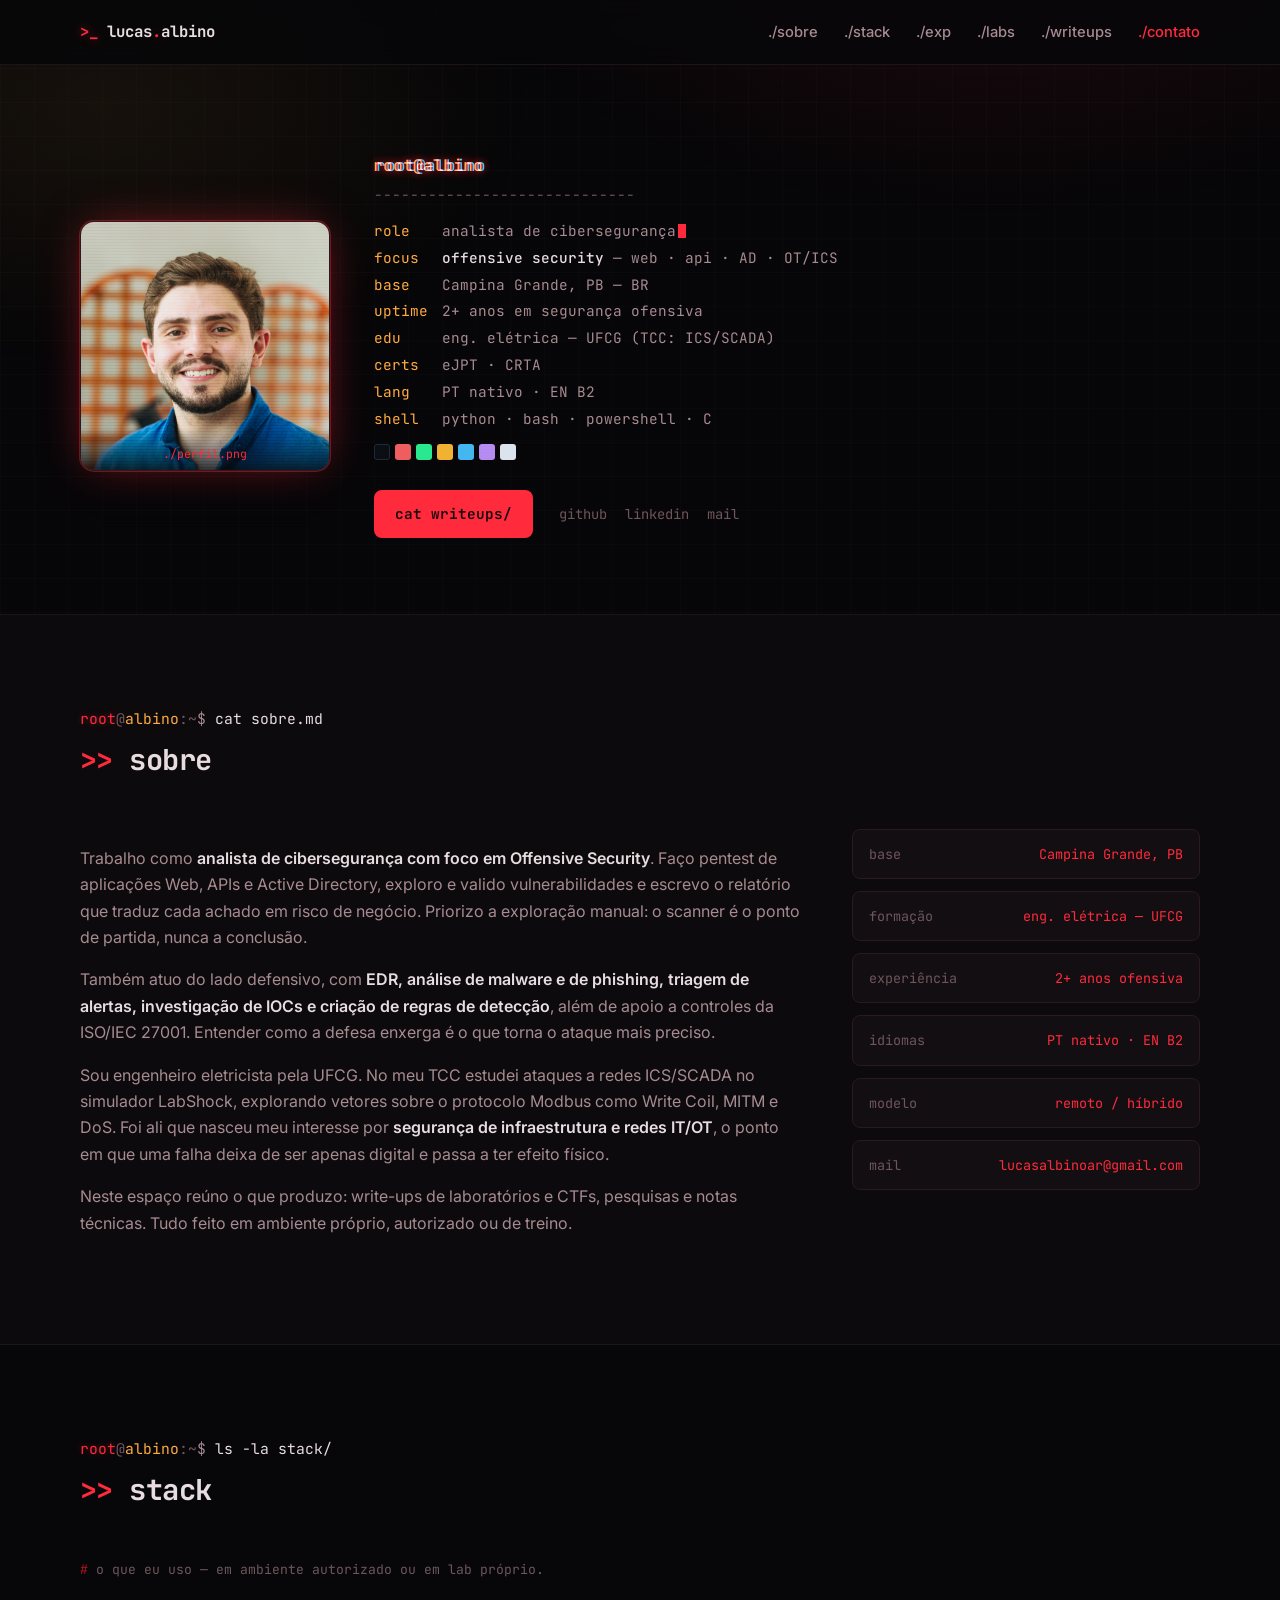
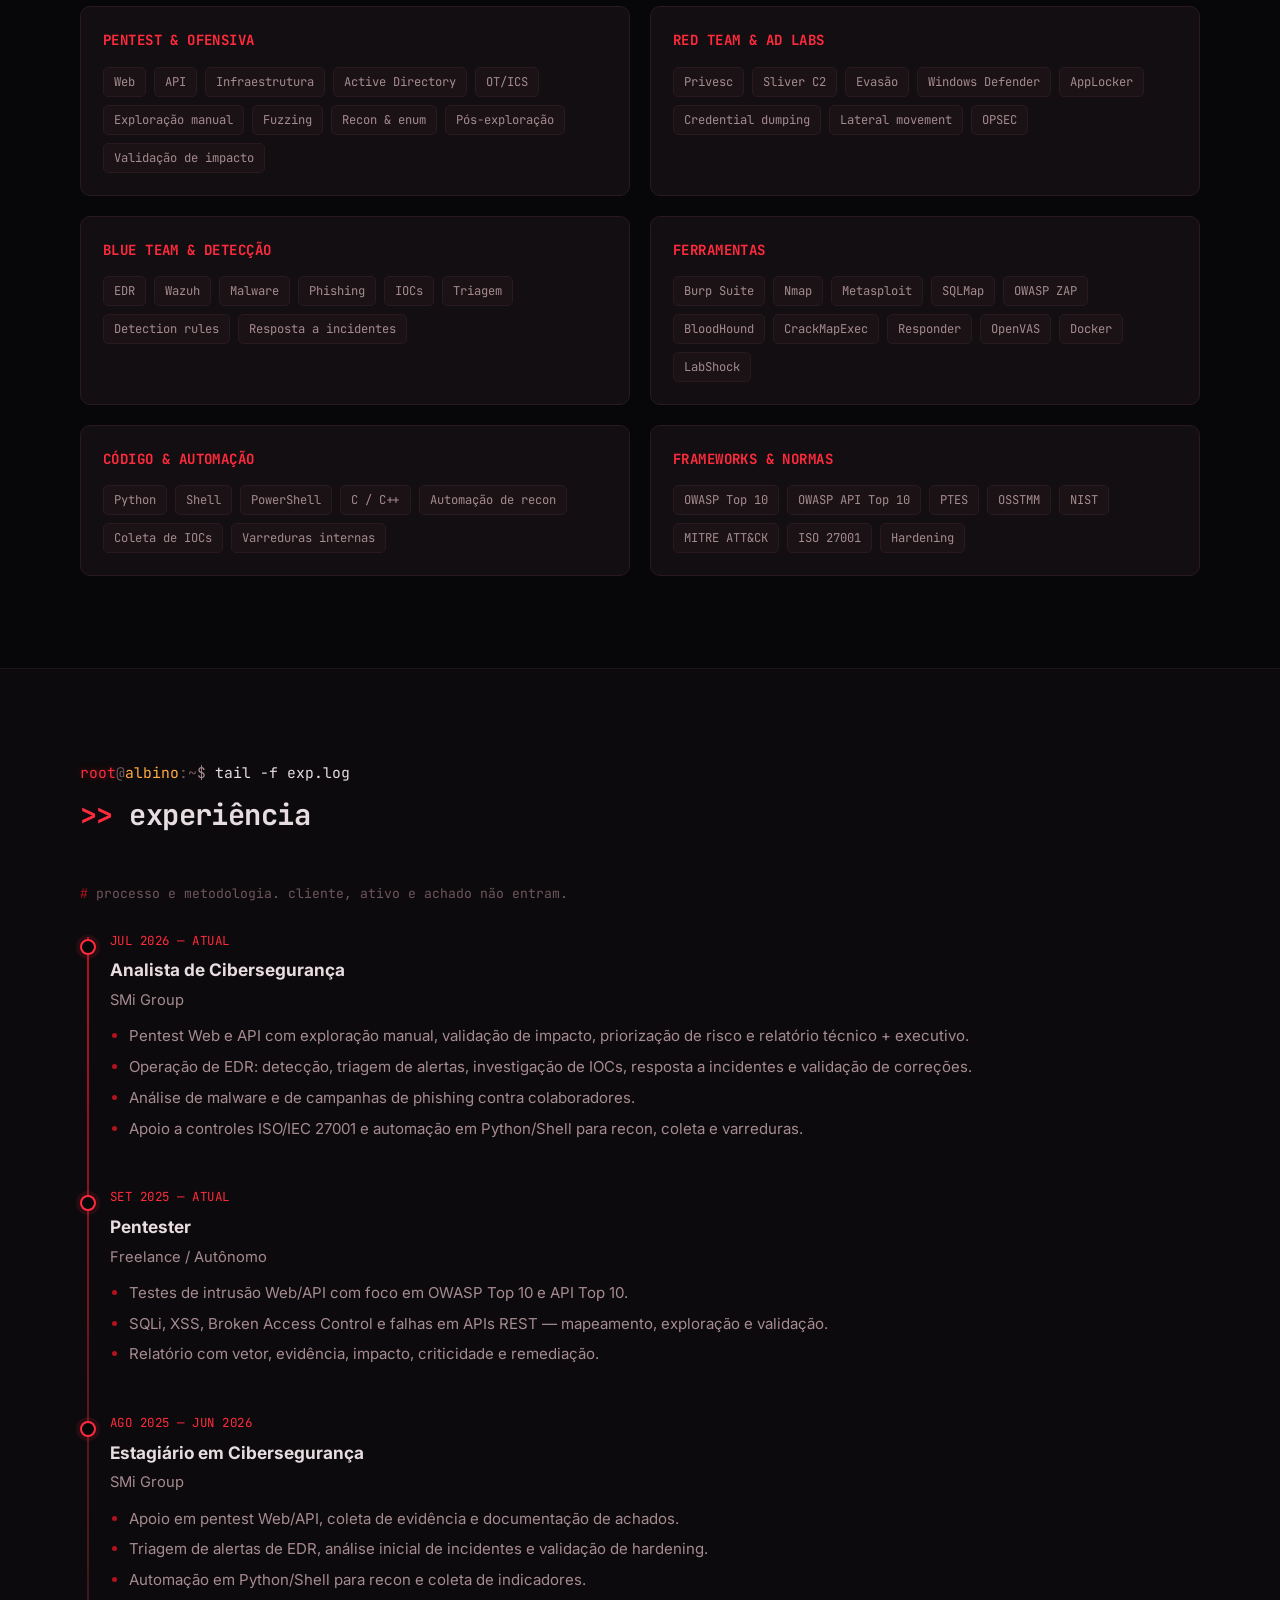
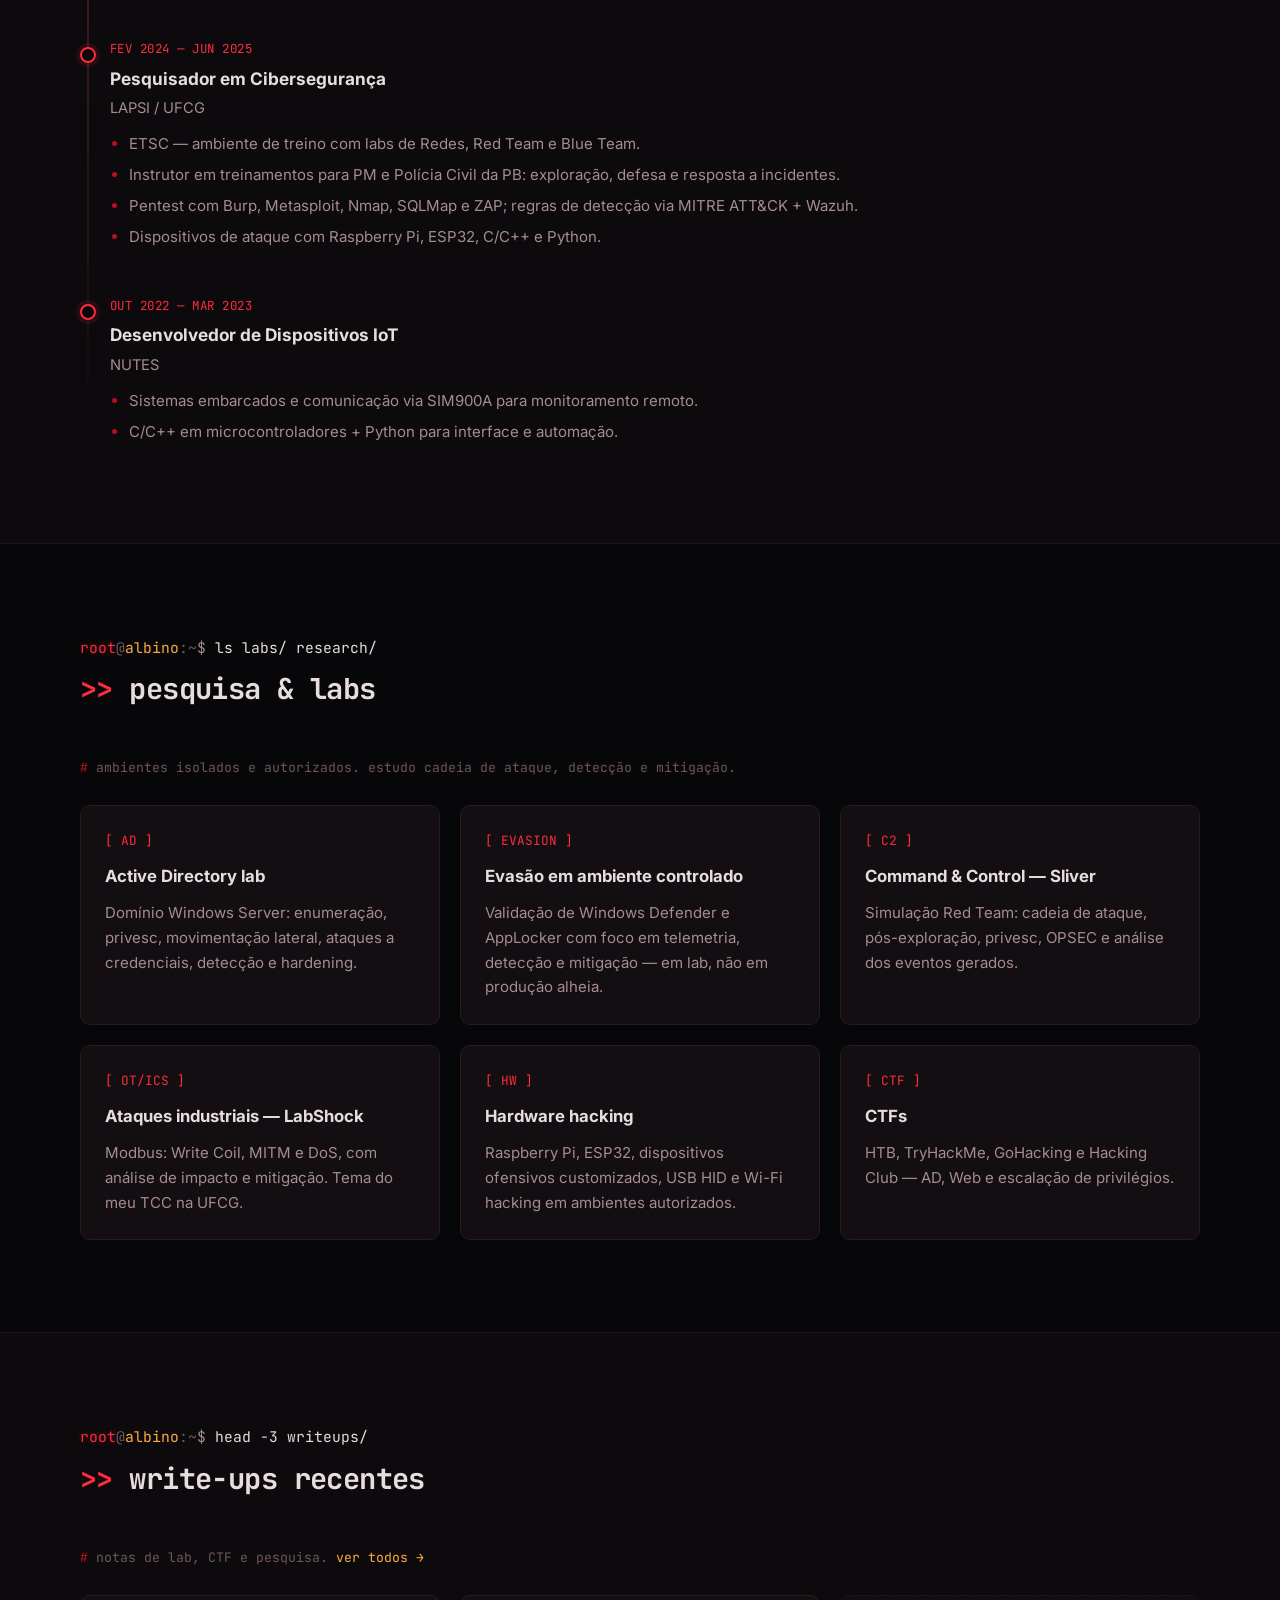
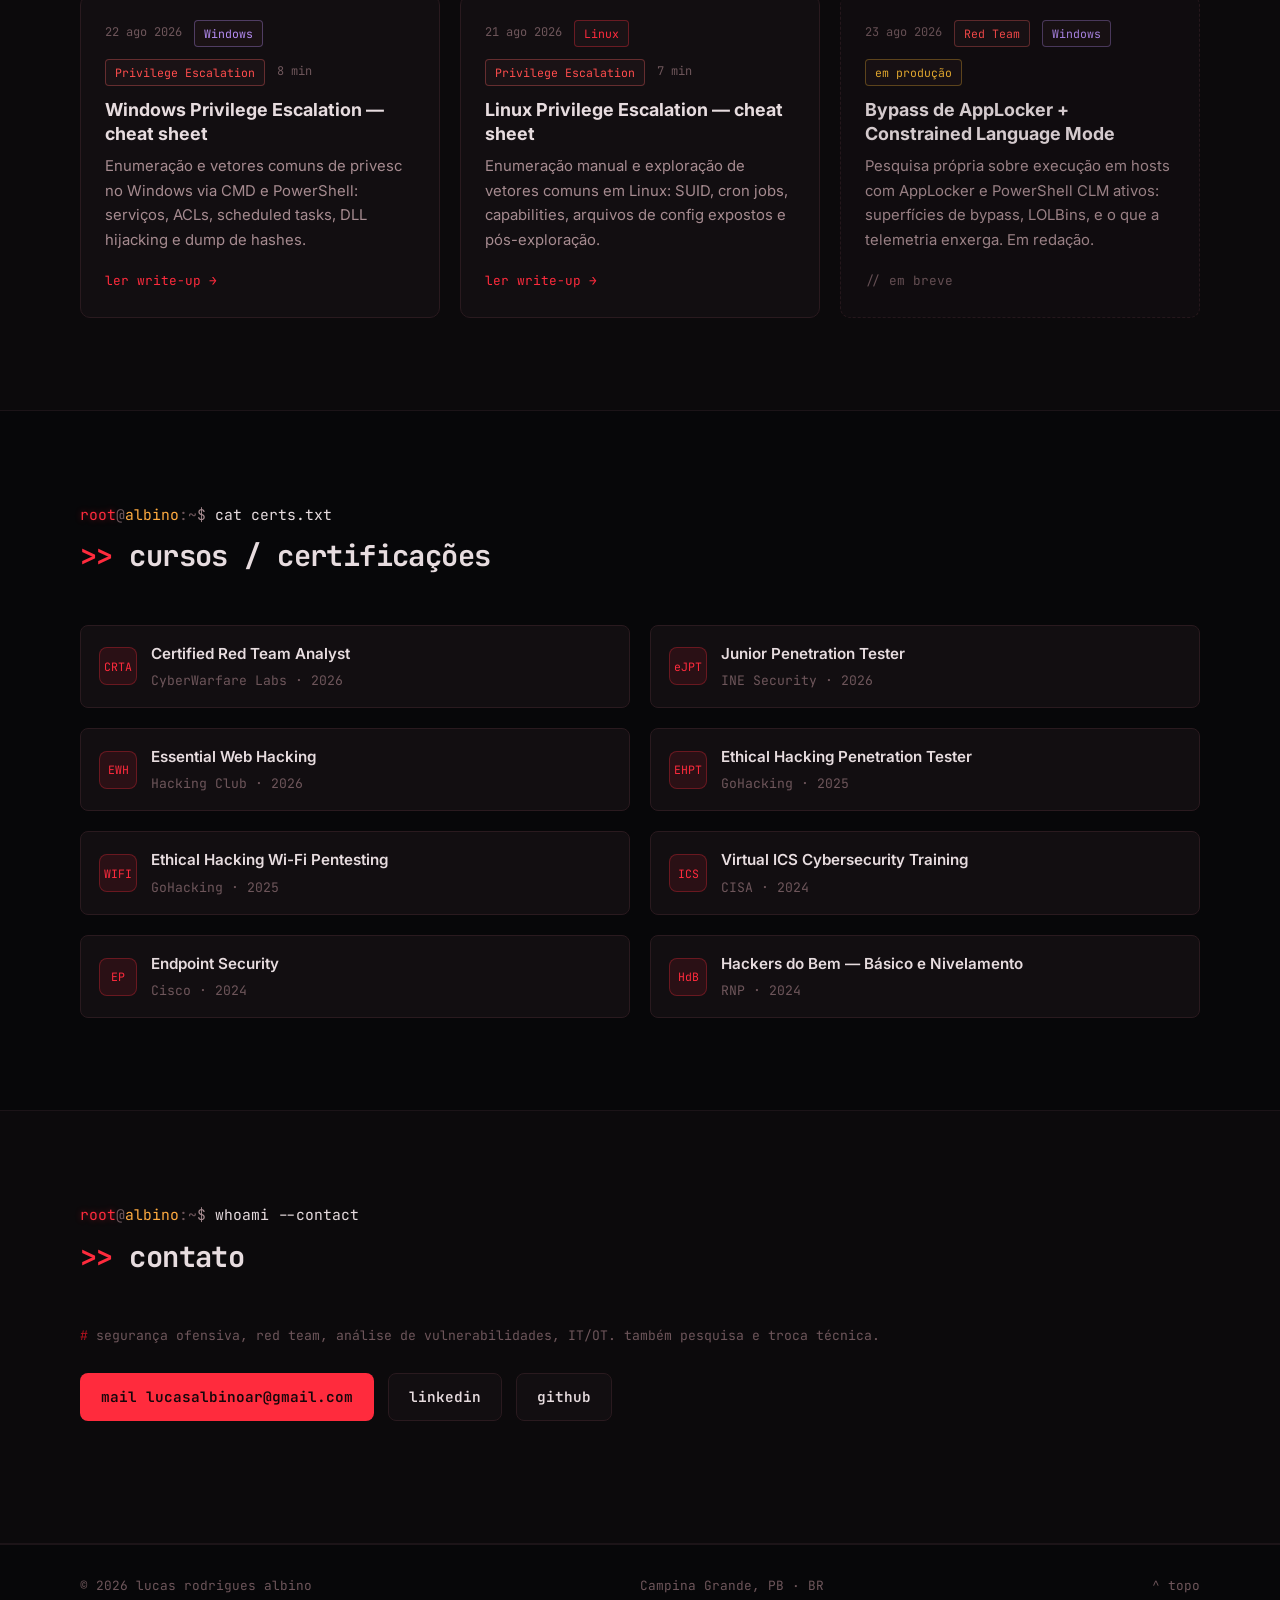
==== commit 8d5df2d2: "Ajustes no hero e certificações - focus: 'ofensiva' -> 'offensive security' - base: remove '(remoto)" ====
--- a/index.html
+++ b/index.html
@@ -53,11 +53,11 @@
         <div class="nf-rule">-----------------------------</div>
         <dl>
           <dt>role</dt><dd class="nf-typed" id="typed" data-roles="analista de cibersegurança|pentester web &amp; api|red team / active directory|segurança OT/ICS"><span class="cursor"></span></dd>
-          <dt>focus</dt><dd><b>ofensiva</b> — web · api · AD · OT/ICS</dd>
-          <dt>base</dt><dd>Campina Grande, PB — BR (remoto)</dd>
+          <dt>focus</dt><dd><b>offensive security</b> — web · api · AD · OT/ICS</dd>
+          <dt>base</dt><dd>Campina Grande, PB — BR</dd>
           <dt>uptime</dt><dd>2+ anos em segurança ofensiva</dd>
           <dt>edu</dt><dd>eng. elétrica — UFCG (TCC: ICS/SCADA)</dd>
-          <dt>certs</dt><dd>CRTA · eJPT · EWH · +5</dd>
+          <dt>certs</dt><dd>eJPT · CRTA</dd>
           <dt>lang</dt><dd>PT nativo · EN B2</dd>
           <dt>shell</dt><dd>python · bash · powershell · C</dd>
         </dl>
@@ -299,7 +299,7 @@
 <section id="certs">
   <div class="wrap">
     <div class="cmd rv"><span class="u">root</span><span class="at">@</span><span class="h">albino</span><span class="sep">:</span><span class="path">~</span>$ <span class="arg">cat certs.txt</span></div>
-    <div class="sec-head rv"><h2>certificações</h2></div>
+    <div class="sec-head rv"><h2>cursos / certificações</h2></div>
 
     <div class="grid g2">
       <div class="cert rv"><span class="badge">CRTA</span><div><strong>Certified Red Team Analyst</strong><span>CyberWarfare Labs · 2026</span></div></div>
